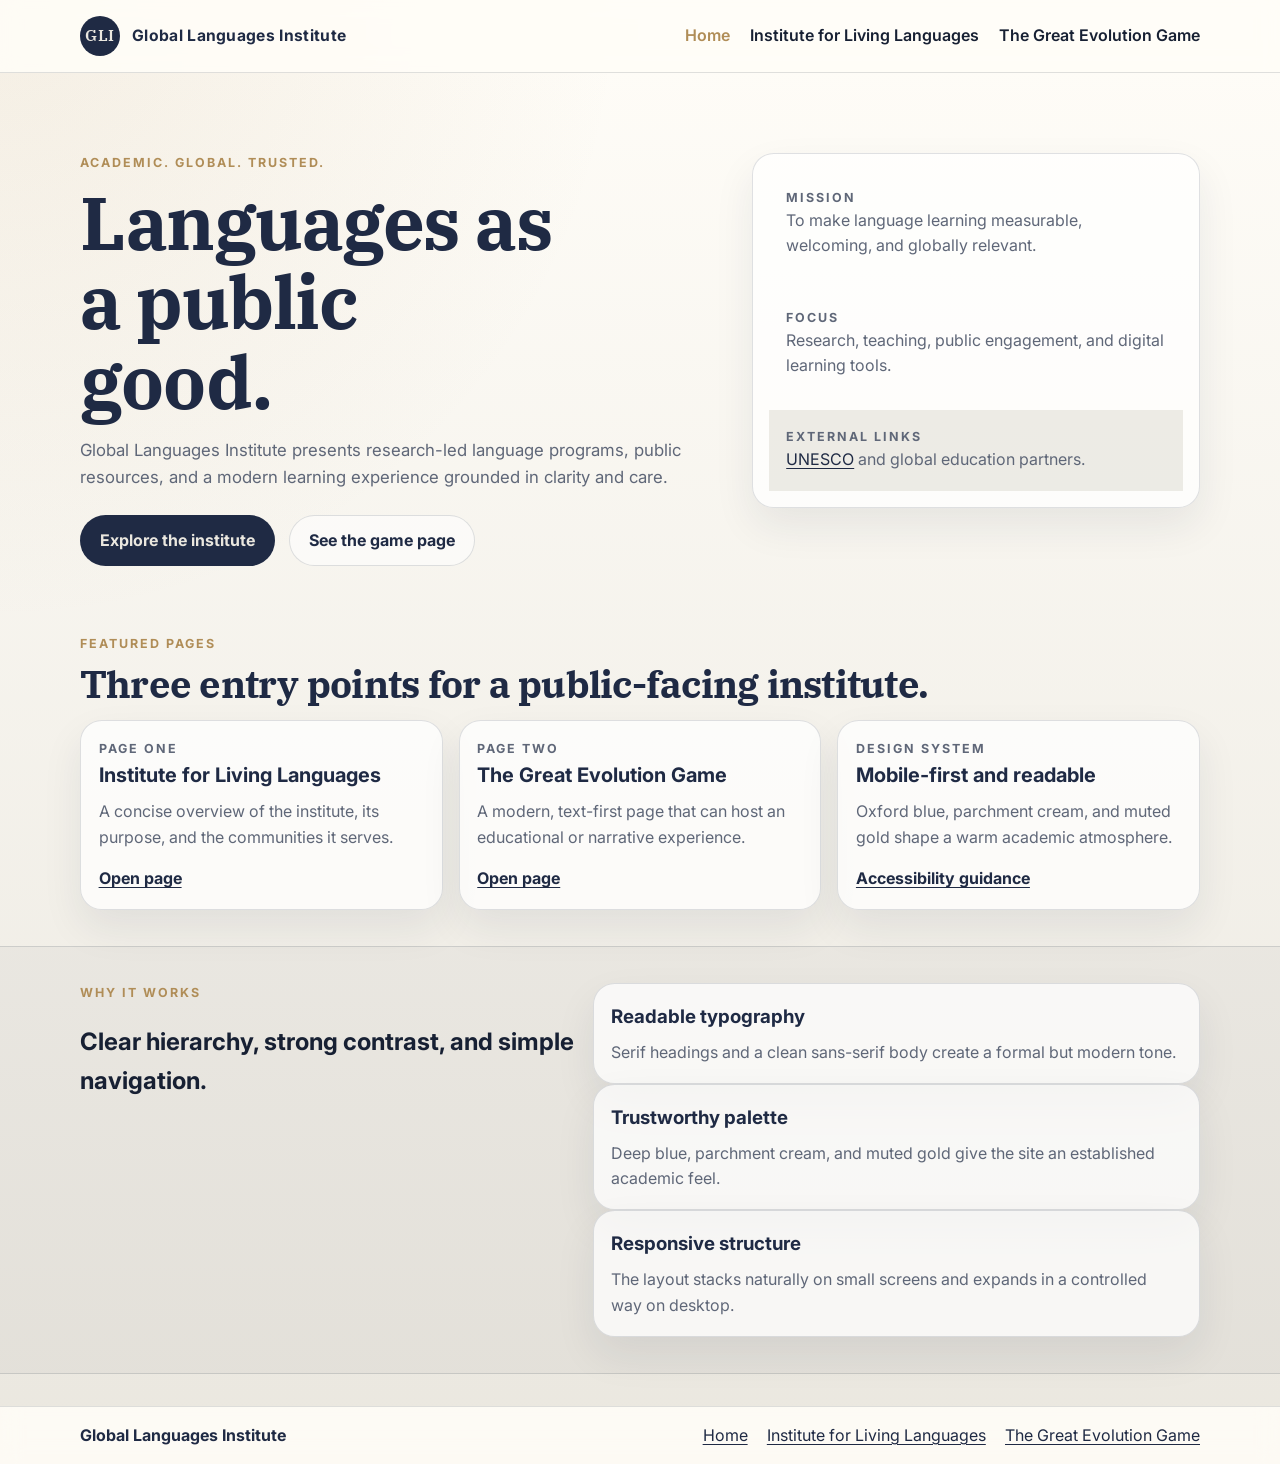
==== index.html @ 552a50bd "Initial site scaffold with three pages, responsive design, and GitHub Pages ready" ====
<!DOCTYPE html>
<html lang="en">
<head>
  <meta charset="UTF-8">
  <meta name="viewport" content="width=device-width, initial-scale=1.0">
  <title>Global Languages Institute | Languages as a public good</title>
  <meta name="description" content="A clean, mobile-first demo site for an academic language institute and its public programs.">
  <meta property="og:title" content="Global Languages Institute">
  <meta property="og:description" content="Languages as a public good. Research-led language programs, public resources, and modern learning grounded in clarity.">
  <meta property="og:type" content="website">
  <meta name="twitter:card" content="summary_large_image">
  <meta name="twitter:title" content="Global Languages Institute">
  <link rel="icon" href="data:image/svg+xml,<svg xmlns='http://www.w3.org/2000/svg' viewBox='0 0 128 128'><rect fill='%231f2a44' width='128' height='128'/><text x='50%' y='50%' font-family='Georgia,serif' font-size='64' font-weight='600' fill='%23eae7df' text-anchor='middle' dominant-baseline='middle'>GLI</text></svg>">
  <link rel="preconnect" href="https://fonts.googleapis.com">
  <link rel="preconnect" href="https://fonts.gstatic.com" crossorigin>
  <link href="https://fonts.googleapis.com/css2?family=IBM+Plex+Serif:wght@400;500;600&family=Inter:wght@400;500;600;700&display=swap" rel="stylesheet">
  <link rel="stylesheet" href="assets/css/styles.css">
  <script defer src="assets/js/main.js"></script>
</head>
<body>
  <header class="site-header">
    <div class="container header-bar">
      <a class="brand" href="./" aria-label="Global Languages Institute home">
        <span class="brand-mark">GLI</span>
        <span class="brand-text">Global Languages Institute</span>
      </a>
      <button class="menu-toggle" type="button" aria-expanded="false" aria-controls="primary-navigation">
        Menu
      </button>
      <nav class="site-nav" id="primary-navigation" aria-label="Primary">
        <a class="nav-link active" href="./">Home</a>
        <a class="nav-link" href="institute-for-living-languages/">Institute for Living Languages</a>
        <a class="nav-link" href="the-great-evolution-game/">The Great Evolution Game</a>
      </nav>
    </div>
  </header>

  <main>
    <section class="hero">
      <div class="container hero-grid">
        <div class="hero-copy">
          <p class="eyebrow">Academic. Global. Trusted.</p>
          <h1>Languages as a public good.</h1>
          <p class="lead">
            Global Languages Institute presents research-led language programs, public resources, and a modern
            learning experience grounded in clarity and care.
          </p>
          <div class="hero-actions">
            <a class="button button-primary" href="institute-for-living-languages/">Explore the institute</a>
            <a class="button button-secondary" href="the-great-evolution-game/">See the game page</a>
          </div>
        </div>
        <aside class="hero-panel" aria-label="Highlights">
          <div class="panel-card">
            <p class="panel-label">Mission</p>
            <p>To make language learning measurable, welcoming, and globally relevant.</p>
          </div>
          <div class="panel-card">
            <p class="panel-label">Focus</p>
            <p>Research, teaching, public engagement, and digital learning tools.</p>
          </div>
          <div class="panel-card accent-card">
            <p class="panel-label">External links</p>
            <p><a href="https://www.unesco.org" target="_blank" rel="noreferrer">UNESCO</a> and global education partners.</p>
          </div>
        </aside>
      </div>
    </section>

    <section class="section">
      <div class="container">
        <div class="section-heading">
          <p class="eyebrow">Featured pages</p>
          <h2>Three entry points for a public-facing institute.</h2>
        </div>
        <div class="card-grid">
          <article class="content-card">
            <p class="card-kicker">Page one</p>
            <h3>Institute for Living Languages</h3>
            <p>A concise overview of the institute, its purpose, and the communities it serves.</p>
            <a class="text-link" href="institute-for-living-languages/">Open page</a>
          </article>
          <article class="content-card">
            <p class="card-kicker">Page two</p>
            <h3>The Great Evolution Game</h3>
            <p>A modern, text-first page that can host an educational or narrative experience.</p>
            <a class="text-link" href="the-great-evolution-game/">Open page</a>
          </article>
          <article class="content-card">
            <p class="card-kicker">Design system</p>
            <h3>Mobile-first and readable</h3>
            <p>Oxford blue, parchment cream, and muted gold shape a warm academic atmosphere.</p>
            <a class="text-link" href="https://www.w3.org/WAI/" target="_blank" rel="noreferrer">Accessibility guidance</a>
          </article>
        </div>
      </div>
    </section>

    <section class="section section-muted">
      <div class="container info-grid">
        <div>
          <p class="eyebrow">Why it works</p>
          <h2>Clear hierarchy, strong contrast, and simple navigation.</h2>
        </div>
        <div class="info-list">
          <div class="info-item">
            <h3>Readable typography</h3>
            <p>Serif headings and a clean sans-serif body create a formal but modern tone.</p>
          </div>
          <div class="info-item">
            <h3>Trustworthy palette</h3>
            <p>Deep blue, parchment cream, and muted gold give the site an established academic feel.</p>
          </div>
          <div class="info-item">
            <h3>Responsive structure</h3>
            <p>The layout stacks naturally on small screens and expands in a controlled way on desktop.</p>
          </div>
        </div>
      </div>
    </section>
  </main>

  <footer class="site-footer">
    <div class="container footer-bar">
      <p>Global Languages Institute</p>
      <div class="footer-links">
        <a href="./">Home</a>
        <a href="institute-for-living-languages/">Institute for Living Languages</a>
        <a href="the-great-evolution-game/">The Great Evolution Game</a>
      </div>
    </div>
  </footer>
</body>
</html>
---- assets/css/styles.css ----
:root {
  --primary: #1f2a44;
  --secondary: #eae7df;
  --accent: #b08d57;
  --ink: #172033;
  --muted: #5f6778;
  --line: rgba(31, 42, 68, 0.14);
  --surface: #fffdf8;
  --shadow: 0 18px 40px rgba(31, 42, 68, 0.08);
}

* {
  box-sizing: border-box;
}

html {
  scroll-behavior: smooth;
}

body {
  margin: 0;
  color: var(--ink);
  background:
    radial-gradient(circle at top left, rgba(176, 141, 87, 0.12), transparent 32%),
    linear-gradient(180deg, #fffdf8 0%, var(--secondary) 100%);
  font-family: "Inter", system-ui, sans-serif;
  line-height: 1.6;
}

a {
  color: var(--primary);
  text-decoration-thickness: 0.08em;
  text-underline-offset: 0.16em;
}

a:hover {
  color: var(--accent);
}

img {
  max-width: 100%;
  display: block;
}

.container {
  width: min(1120px, calc(100% - 2rem));
  margin: 0 auto;
}

.narrow {
  width: min(760px, calc(100% - 2rem));
}

.site-header,
.site-footer {
  border-color: var(--line);
  background: rgba(255, 253, 248, 0.88);
  backdrop-filter: blur(10px);
}

.site-header {
  position: sticky;
  top: 0;
  z-index: 10;
  border-bottom: 1px solid var(--line);
}

.header-bar,
.footer-bar {
  display: flex;
  align-items: center;
  justify-content: space-between;
  gap: 1rem;
  padding: 1rem 0;
}

.brand {
  display: inline-flex;
  align-items: center;
  gap: 0.75rem;
  color: var(--primary);
  text-decoration: none;
}

.brand-mark {
  display: grid;
  place-items: center;
  width: 2.5rem;
  height: 2.5rem;
  border-radius: 999px;
  background: var(--primary);
  color: var(--secondary);
  font-family: "IBM Plex Serif", Georgia, serif;
  font-weight: 600;
  letter-spacing: 0.04em;
}

.brand-text {
  font-weight: 700;
  font-size: 0.98rem;
  letter-spacing: 0.02em;
}

.menu-toggle {
  display: inline-flex;
  align-items: center;
  justify-content: center;
  border: 1px solid var(--line);
  border-radius: 999px;
  padding: 0.7rem 1rem;
  background: var(--surface);
  color: var(--primary);
  font: inherit;
  font-weight: 600;
}

.site-nav {
  display: none;
  flex-direction: column;
  gap: 0.75rem;
  width: 100%;
  padding: 0 0 1rem;
}

.site-nav.is-open {
  display: flex;
}

.nav-link {
  color: var(--ink);
  text-decoration: none;
  font-weight: 600;
}

.nav-link.active,
.nav-link:hover {
  color: var(--accent);
}

.hero,
.page-hero {
  padding: 3rem 0 2rem;
}

.hero-grid {
  display: grid;
  gap: 1.5rem;
}

.hero-copy h1,
.page-hero h1,
.section-heading h2 {
  margin: 0;
  color: var(--primary);
  font-family: "IBM Plex Serif", Georgia, serif;
  line-height: 1.08;
  letter-spacing: -0.02em;
}

.hero-copy h1,
.page-hero h1 {
  font-size: clamp(2.5rem, 7vw, 4.6rem);
  max-width: 11ch;
}

.section-heading h2,
.prose h2 {
  font-size: clamp(1.6rem, 4vw, 2.35rem);
}

.lead {
  margin: 1rem 0 0;
  max-width: 56ch;
  font-size: 1.05rem;
  color: var(--muted);
}

.eyebrow,
.panel-label,
.card-kicker {
  margin: 0 0 0.6rem;
  color: var(--accent);
  text-transform: uppercase;
  letter-spacing: 0.16em;
  font-size: 0.78rem;
  font-weight: 700;
}

.hero-actions {
  display: flex;
  flex-wrap: wrap;
  gap: 0.85rem;
  margin-top: 1.5rem;
}

.button {
  display: inline-flex;
  align-items: center;
  justify-content: center;
  min-height: 3rem;
  padding: 0.75rem 1.2rem;
  border-radius: 999px;
  border: 1px solid transparent;
  text-decoration: none;
  font-weight: 700;
}

.button-primary {
  background: var(--primary);
  color: var(--secondary);
}

.button-secondary {
  border-color: var(--line);
  color: var(--primary);
  background: rgba(255, 255, 255, 0.54);
}

.hero-panel,
.content-card,
.info-item {
  border: 1px solid var(--line);
  border-radius: 1.35rem;
  background: rgba(255, 255, 255, 0.72);
  box-shadow: var(--shadow);
}

.hero-panel {
  padding: 1rem;
  display: grid;
  gap: 0.85rem;
}

.panel-card,
.content-card,
.info-item {
  padding: 1.1rem;
}

.accent-card {
  background: rgba(232, 231, 223, 0.78);
}

.section {
  padding: 2.25rem 0;
}

.section-muted {
  background: rgba(31, 42, 68, 0.04);
  border-top: 1px solid var(--line);
  border-bottom: 1px solid var(--line);
}

.section-heading {
  margin-bottom: 1rem;
}

.card-grid,
.info-grid {
  display: grid;
  gap: 1rem;
}

.content-card h3,
.info-item h3,
.prose h2 {
  margin: 0 0 0.5rem;
  color: var(--primary);
}

.content-card p,
.info-item p,
.prose p,
.panel-card p {
  margin: 0;
  color: var(--muted);
}

.content-card h3 {
  font-size: 1.25rem;
}

.text-link {
  display: inline-flex;
  margin-top: 1rem;
  font-weight: 700;
}

.prose {
  padding-bottom: 3rem;
}

.bullet-list {
  margin: 0 0 1.5rem;
  padding-left: 1.2rem;
  color: var(--muted);
}

.bullet-list li + li {
  margin-top: 0.65rem;
}

.site-footer {
  margin-top: 2rem;
  border-top: 1px solid var(--line);
}

.footer-bar {
  flex-direction: column;
  align-items: flex-start;
}

.footer-bar p {
  margin: 0;
  color: var(--primary);
  font-weight: 700;
}

.footer-links {
  display: flex;
  flex-wrap: wrap;
  gap: 0.9rem 1.2rem;
}

@media (min-width: 720px) {
  .menu-toggle {
    display: none;
  }

  .header-bar {
    align-items: center;
  }

  .site-nav {
    display: flex;
    flex-direction: row;
    align-items: center;
    gap: 1.25rem;
    width: auto;
    padding: 0;
  }

  .hero,
  .page-hero {
    padding-top: 5rem;
  }

  .hero-grid {
    grid-template-columns: minmax(0, 1.3fr) minmax(280px, 0.9fr);
    align-items: start;
  }

  .card-grid {
    grid-template-columns: repeat(3, minmax(0, 1fr));
  }

  .info-grid {
    grid-template-columns: minmax(0, 0.9fr) minmax(0, 1.1fr);
    align-items: start;
  }

  .footer-bar {
    flex-direction: row;
    align-items: center;
  }
}
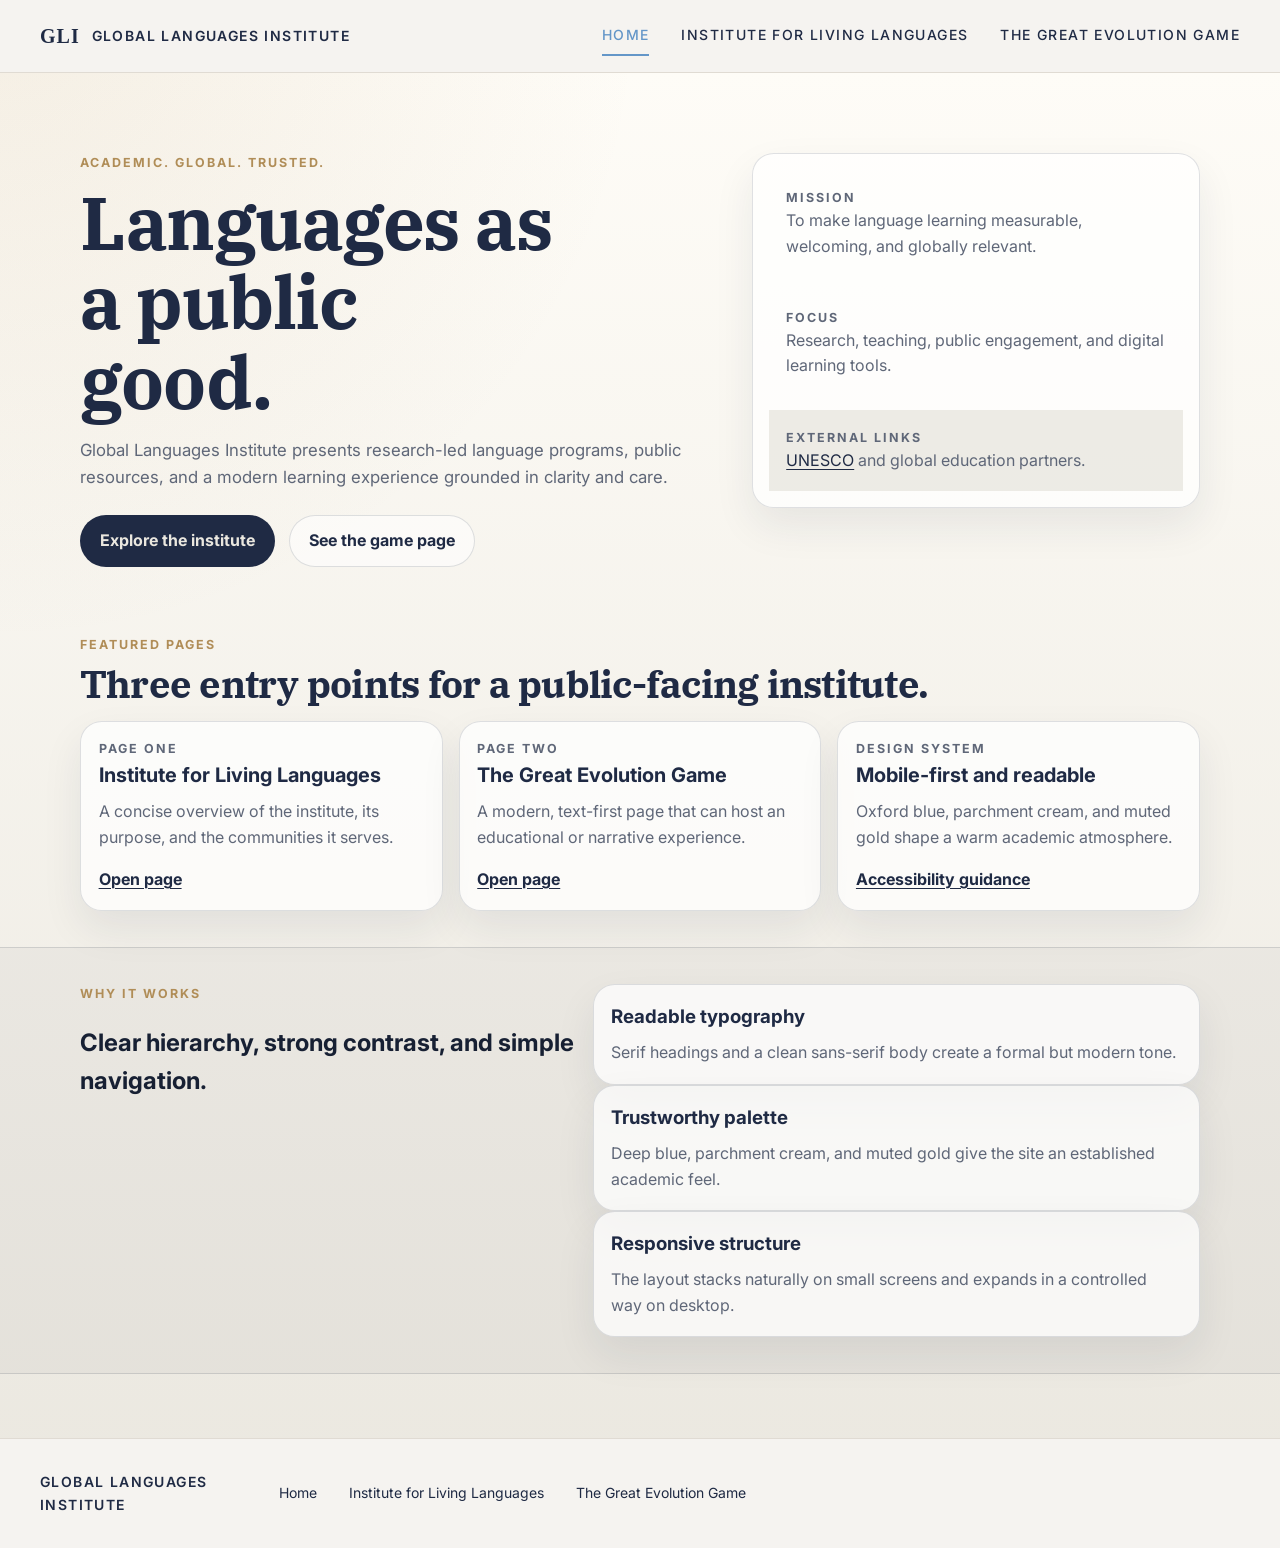
==== commit 1b7f9cac: "Add custom elements for site header and footer with responsive navigation" ====
--- a/index.html
+++ b/index.html
@@ -2,38 +2,32 @@
 <html lang="en">
 <head>
   <meta charset="UTF-8">
+  <meta http-equiv="X-UA-Compatible" content="IE=edge">
   <meta name="viewport" content="width=device-width, initial-scale=1.0">
+  <meta name="color-scheme" content="light dark">
   <title>Global Languages Institute | Languages as a public good</title>
   <meta name="description" content="A clean, mobile-first demo site for an academic language institute and its public programs.">
+  <meta name="robots" content="index, follow">
+  <meta name="author" content="Global Languages Institute">
+  <link rel="canonical" href="https://globallangjnstl.org/">
+  <meta property="og:url" content="https://globallangjnstl.org/">
   <meta property="og:title" content="Global Languages Institute">
   <meta property="og:description" content="Languages as a public good. Research-led language programs, public resources, and modern learning grounded in clarity.">
   <meta property="og:type" content="website">
+  <meta property="og:image" content="https://globallangjnstl.org/og-image.png">
   <meta name="twitter:card" content="summary_large_image">
   <meta name="twitter:title" content="Global Languages Institute">
+  <meta name="twitter:description" content="Research-led language programs, public resources, and modern learning grounded in clarity.">
   <link rel="icon" href="data:image/svg+xml,<svg xmlns='http://www.w3.org/2000/svg' viewBox='0 0 128 128'><rect fill='%231f2a44' width='128' height='128'/><text x='50%' y='50%' font-family='Georgia,serif' font-size='64' font-weight='600' fill='%23eae7df' text-anchor='middle' dominant-baseline='middle'>GLI</text></svg>">
   <link rel="preconnect" href="https://fonts.googleapis.com">
   <link rel="preconnect" href="https://fonts.gstatic.com" crossorigin>
   <link href="https://fonts.googleapis.com/css2?family=IBM+Plex+Serif:wght@400;500;600&family=Inter:wght@400;500;600;700&display=swap" rel="stylesheet">
   <link rel="stylesheet" href="assets/css/styles.css">
+  <script defer src="assets/js/components.js"></script>
   <script defer src="assets/js/main.js"></script>
 </head>
 <body>
-  <header class="site-header">
-    <div class="container header-bar">
-      <a class="brand" href="./" aria-label="Global Languages Institute home">
-        <span class="brand-mark">GLI</span>
-        <span class="brand-text">Global Languages Institute</span>
-      </a>
-      <button class="menu-toggle" type="button" aria-expanded="false" aria-controls="primary-navigation">
-        Menu
-      </button>
-      <nav class="site-nav" id="primary-navigation" aria-label="Primary">
-        <a class="nav-link active" href="./">Home</a>
-        <a class="nav-link" href="institute-for-living-languages/">Institute for Living Languages</a>
-        <a class="nav-link" href="the-great-evolution-game/">The Great Evolution Game</a>
-      </nav>
-    </div>
-  </header>
+  <site-header current-page="home" base-path="./"></site-header>
 
   <main>
     <section class="hero">
@@ -120,15 +114,6 @@
     </section>
   </main>
 
-  <footer class="site-footer">
-    <div class="container footer-bar">
-      <p>Global Languages Institute</p>
-      <div class="footer-links">
-        <a href="./">Home</a>
-        <a href="institute-for-living-languages/">Institute for Living Languages</a>
-        <a href="the-great-evolution-game/">The Great Evolution Game</a>
-      </div>
-    </div>
-  </footer>
+  <site-footer base-path="./"></site-footer>
 </body>
 </html>
